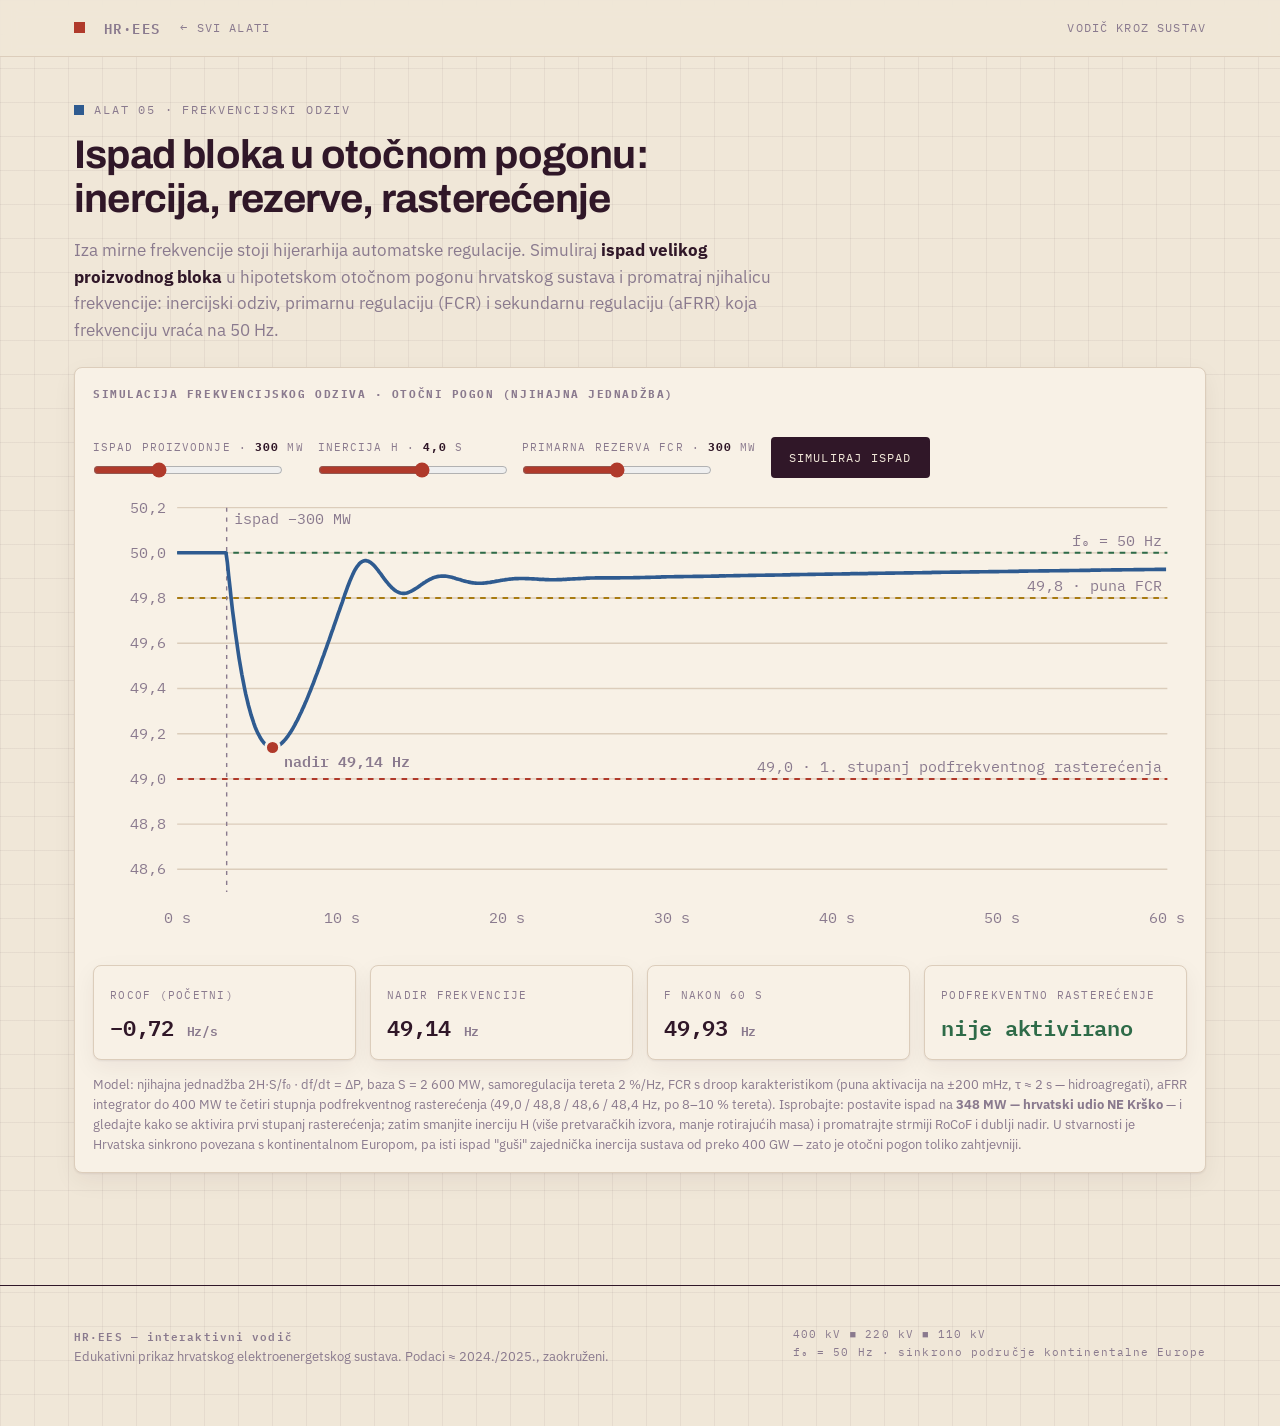
==== alat-frekvencija.html @ 8dab8fca "Initial commit: HR·EES interaktivni vodič Statička stranica (hub + pet alata) o hrvatskom elektroene" ====
<!DOCTYPE html>
<html lang="hr">
<head>
<meta charset="UTF-8">
<meta name="viewport" content="width=device-width, initial-scale=1.0">
<title>Frekvencijski odziv — HR·EES</title>
<meta name="description" content="Simulacija frekvencijskog odziva hrvatskog EES-a u otočnom pogonu: njihajna jednadžba, FCR, aFRR i podfrekventno rasterećenje.">
<link rel="preconnect" href="https://fonts.googleapis.com">
<link rel="preconnect" href="https://fonts.gstatic.com" crossorigin>
<link href="https://fonts.googleapis.com/css2?family=Archivo:wght@500;600;700;800&family=IBM+Plex+Sans:ital,wght@0,400;0,500;0,600;1,400&family=IBM+Plex+Mono:wght@400;500;600&display=swap" rel="stylesheet">
<link rel="stylesheet" href="assets/style.css">
</head>
<body class="tool-page">
<div class="backbar">
  <div class="wrap">
    <a class="logo" href="index.html"><span class="sq" style="width:11px;height:11px;background:var(--kv400);display:inline-block;margin-right:9px"></span>HR·EES</a>
    <a href="index.html#alati">← Svi alati</a>
    <a href="index.html" style="margin-left:auto">Vodič kroz sustav</a>
  </div>
</div>
<section id="frekvencija" style="--acc:var(--kv110)">
  <div class="wrap">
    <div class="eyebrow">Alat 05 · Frekvencijski odziv</div>
    <h2>Ispad bloka u otočnom pogonu: inercija, rezerve, rasterećenje</h2>
    <p class="lead">Iza mirne frekvencije stoji hijerarhija automatske regulacije. Simuliraj <strong>ispad velikog proizvodnog bloka</strong> u hipotetskom otočnom pogonu hrvatskog sustava i promatraj njihalicu frekvencije: inercijski odziv, primarnu regulaciju (FCR) i sekundarnu regulaciju (aFRR) koja frekvenciju vraća na 50 Hz.</p>
<div class="card freq-card">
      <h4>Simulacija frekvencijskog odziva · otočni pogon (njihajna jednadžba)</h4>
      <div class="ctrl-row" style="margin-top:6px">
        <div class="ctrl">
          <label>Ispad proizvodnje · <b id="fLossV">300</b> MW</label>
          <input type="range" id="fLoss" min="100" max="700" step="2" value="300">
        </div>
        <div class="ctrl">
          <label>Inercija H · <b id="fHV">4,0</b> s</label>
          <input type="range" id="fH" min="1.5" max="6" step="0.1" value="4">
        </div>
        <div class="ctrl">
          <label>Primarna rezerva FCR · <b id="fFcrV">300</b> MW</label>
          <input type="range" id="fFcr" min="100" max="500" step="10" value="300">
        </div>
        <div class="ctrl">
          <label style="visibility:hidden">.</label>
          <button class="btn" id="fRun">Simuliraj ispad</button>
        </div>
      </div>
      <svg id="freqChart" viewBox="0 0 780 320" style="margin-top:10px"></svg>
      <div class="stat-row">
        <div class="card stat"><small>RoCoF (početni)</small><b id="fRocof">— <u>Hz/s</u></b></div>
        <div class="card stat"><small>Nadir frekvencije</small><b id="fNadir">— <u>Hz</u></b></div>
        <div class="card stat"><small>f nakon 60 s</small><b id="fEnd">— <u>Hz</u></b></div>
        <div class="card stat"><small>Podfrekventno rasterećenje</small><b id="fUfls">—</b></div>
      </div>
      <p style="font-size:12.5px;color:var(--muted);margin-top:14px">Model: njihajna jednadžba 2H·S/f₀ · df/dt = ΔP, baza S = 2 600 MW, samoregulacija tereta 2 %/Hz, FCR s droop karakteristikom (puna aktivacija na ±200 mHz, τ ≈ 2 s — hidroagregati), aFRR integrator do 400 MW te četiri stupnja podfrekventnog rasterećenja (49,0 / 48,8 / 48,6 / 48,4 Hz, po 8–10 % tereta). Isprobajte: postavite ispad na <b>348 MW — hrvatski udio NE Krško</b> — i gledajte kako se aktivira prvi stupanj rasterećenja; zatim smanjite inerciju H (više pretvaračkih izvora, manje rotirajućih masa) i promatrajte strmiji RoCoF i dublji nadir. U stvarnosti je Hrvatska sinkrono povezana s kontinentalnom Europom, pa isti ispad "guši" zajednička inercija sustava od preko 400 GW — zato je otočni pogon toliko zahtjevniji.</p>
    </div>
  </div>
</section>
<footer>
  <div class="wrap f-in">
    <div>
      <span class="mono" style="font-weight:600">HR·EES — interaktivni vodič</span><br>
      Edukativni prikaz hrvatskog elektroenergetskog sustava. Podaci ≈ 2024./2025., zaokruženi.
    </div>
    <div class="mono">400 kV ■ 220 kV ■ 110 kV<br>f₀ = 50 Hz · sinkrono područje kontinentalne Europe</div>
  </div>
</footer>
<script src="assets/app.js"></script>
</body>
</html>
---- assets/style.css ----
/* ============================================================
   HR·EES — dizajn sustav
   Podloga i tekst su brand-sidra WonderingNeutrona (krem/violet),
   pa se alat slaže s tekstom u koji je ugrađen.
   Boje naponskih razina i tipova elektrana NISU dekoracija — izvedene
   su iz koda na jednopolnim shemama mreže (400 kV crvena, 220 kV
   zelena, 110 kV plava) i zato ostaju; samo su ugođene da drže
   kontrast na krem podlozi umjesto na bijeloj.
   ============================================================ */
:root{
  --paper:#F0E7D8;
  --panel:#F8F1E6;
  --ink:#301728;
  --muted:#8A7A8E;
  --line:#DCCDBB;
  --grid:rgba(48,23,40,.055);
  --kv400:#B03A2B;
  --kv220:#2E6B48;
  --kv110:#2F5B90;
  --amber:#A87B12;
  --c-hidro:#2F5B90;
  --c-hidro-2:#6E93BE;
  --c-termo:#82552F;
  --c-ugljen:#453B36;
  --c-nuk:#6B4A75;
  --c-vjetar:#2C7A70;
  --c-sunce:#A87B12;
  --c-geo:#A33F62;
  --c-ts:#301728;
  --paper-blur:rgba(240,231,216,.9);
  --panel-2:#FCF7EE;
  --btn-hover:#1E0E19;
  --land:#E6DAC7;
  --land-line:#BCAA95;
  --isle-line:#C4B5A2;
  --map-lbl:#5E4A58;
  --warn-bg:#F6EBD3;
  --warn-line:#DFC489;
  --warn-ink:#7A5E10;
  --sem-g-ink:var(--kv220);
  --sem-g-line:#BBD2BE;
  --sem-g-bg:#E9F0E6;
  --sem-r-ink:var(--kv400);
  --sem-r-line:#E0BAB0;
  --sem-r-bg:#F7E7E1;
  --area-op:.3;
  --soon-op:.25;
  --hover-bg:rgba(48,23,40,.06);
  --r:6px;
  --shadow:0 1px 2px rgba(48,23,40,.07), 0 8px 24px rgba(48,23,40,.06);
}

/* ---------- tamna varijanta ----------
   Sidra se zrcale (krem↔violet), a boje naponskih razina i tipova
   elektrana se posvjetljuju: iste boje koje drže kontrast na krem
   podlozi na tamnoj postaju premutne. Vrijedi i za automatski odabir
   po OS-u i za izbor koji roditeljska stranica pošalje (data-theme). */
@media (prefers-color-scheme:dark){
  :root:not([data-theme="light"]){
    --paper:#301728;
    --panel:#3B2033;
    --ink:#F0E7D8;
    --muted:#B3A3B8;
    --line:#4E3346;
    --grid:rgba(240,231,216,.05);
    --kv400:#D4705C;
    --kv220:#6FAF87;
    --kv110:#7BA6D9;
    --amber:#D9AE55;
    --c-hidro:#7BA6D9;
    --c-hidro-2:#9CC0E4;
    --c-termo:#C08B5E;
    --c-ugljen:#9C8D83;
    --c-nuk:#A488B3;
    --c-vjetar:#4FBAA6;
    --c-sunce:#D9AE55;
    --c-geo:#D07B9C;
    --c-ts:#F0E7D8;
    --paper-blur:rgba(48,23,40,.9);
    --panel-2:#472842;
    --btn-hover:#F7F0E4;
    --land:#3E2437;
    --land-line:#5F3D55;
    --isle-line:#573650;
    --map-lbl:#C4B4C6;
    --warn-bg:#3E2E20;
    --warn-line:#6E5626;
    --warn-ink:#E0BF7B;
    --sem-g-line:#3E5C48;
    --sem-g-bg:#25332A;
    --sem-r-line:#6B3B31;
    --sem-r-bg:#3B221E;
    --area-op:.58;
    --soon-op:.4;
    --hover-bg:rgba(240,231,216,.08);
    --shadow:0 1px 2px rgba(0,0,0,.3), 0 8px 24px rgba(0,0,0,.28);
  }
}
:root[data-theme="dark"]{
  --paper:#301728;
  --panel:#3B2033;
  --ink:#F0E7D8;
  --muted:#B3A3B8;
  --line:#4E3346;
  --grid:rgba(240,231,216,.05);
  --kv400:#D4705C;
  --kv220:#6FAF87;
  --kv110:#7BA6D9;
  --amber:#D9AE55;
  --c-hidro:#7BA6D9;
  --c-hidro-2:#9CC0E4;
  --c-termo:#C08B5E;
  --c-ugljen:#9C8D83;
  --c-nuk:#A488B3;
  --c-vjetar:#4FBAA6;
  --c-sunce:#D9AE55;
  --c-geo:#D07B9C;
  --c-ts:#F0E7D8;
  --paper-blur:rgba(48,23,40,.9);
  --panel-2:#472842;
  --btn-hover:#F7F0E4;
  --land:#3E2437;
  --land-line:#5F3D55;
  --isle-line:#573650;
  --map-lbl:#C4B4C6;
  --warn-bg:#3E2E20;
  --warn-line:#6E5626;
  --warn-ink:#E0BF7B;
  --sem-g-line:#3E5C48;
  --sem-g-bg:#25332A;
  --sem-r-line:#6B3B31;
  --sem-r-bg:#3B221E;
  --area-op:.58;
  --soon-op:.4;
  --hover-bg:rgba(240,231,216,.08);
  --shadow:0 1px 2px rgba(0,0,0,.3), 0 8px 24px rgba(0,0,0,.28);
}
*{box-sizing:border-box;margin:0;padding:0}
html{scroll-behavior:smooth;scroll-padding-top:84px}
body{
  font-family:'IBM Plex Sans',system-ui,sans-serif;
  color:var(--ink);
  background:var(--paper);
  background-image:
    linear-gradient(var(--grid) 1px, transparent 1px),
    linear-gradient(90deg, var(--grid) 1px, transparent 1px);
  background-size:34px 34px;
  line-height:1.6;
  font-size:16.5px;
}
::selection{background:var(--kv400);color:var(--paper)}
.wrap{max-width:1180px;margin:0 auto;padding:0 24px}
a{color:inherit}
button{font:inherit;color:inherit;cursor:pointer}
:focus-visible{outline:2px dashed var(--kv400);outline-offset:3px;border-radius:2px}
.mono{font-family:'IBM Plex Mono',monospace}

/* ---------- header ---------- */
header{
  position:sticky;top:0;z-index:60;
  background:var(--paper-blur);
  backdrop-filter:blur(8px);
  border-bottom:1px solid var(--line);
}
.head-in{display:flex;align-items:center;gap:28px;height:64px}
.logo{display:flex;align-items:center;gap:10px;font-family:'IBM Plex Mono',monospace;font-weight:600;font-size:15px;letter-spacing:.06em;text-decoration:none}
.logo .sq{width:12px;height:12px;background:var(--kv400);display:inline-block}
.logo small{color:var(--muted);font-weight:400;font-size:11px;letter-spacing:.12em}
nav{margin-left:auto;display:flex;gap:4px;overflow-x:auto;scrollbar-width:none}
nav::-webkit-scrollbar{display:none}
nav a{
  font-family:'IBM Plex Mono',monospace;font-size:11.5px;letter-spacing:.1em;text-transform:uppercase;
  text-decoration:none;color:var(--muted);padding:8px 12px;border-radius:4px;white-space:nowrap;
}
nav a:hover{color:var(--ink);background:var(--hover-bg)}

/* ---------- hero ---------- */
.hero{padding:76px 0 30px}
.hero h1{
  font-family:'Archivo',sans-serif;font-weight:800;
  font-size:clamp(2.5rem,6.4vw,4.7rem);
  line-height:1.02;letter-spacing:-.025em;max-width:19ch;
}
.hero h1 em{font-style:normal;color:var(--kv400)}
.hero .sub{margin-top:22px;max-width:64ch;font-size:1.12rem;color:var(--muted)}
.hero .sub strong{color:var(--ink);font-weight:600}
.kv-key{display:flex;gap:18px;flex-wrap:wrap;margin-top:26px;font-family:'IBM Plex Mono',monospace;font-size:12px;color:var(--muted)}
.kv-key span{display:flex;align-items:center;gap:8px}
.kv-key i{width:26px;height:3px;display:inline-block}
.flow-svg{width:100%;height:auto;display:block;margin-top:40px}

/* traka sa "stanjem sustava" */
.ticker{
  margin-top:36px;border-top:1px solid var(--ink);border-bottom:1px solid var(--ink);
  padding:12px 0;display:flex;gap:34px;flex-wrap:wrap;align-items:center;
  font-family:'IBM Plex Mono',monospace;font-size:13px;
}
.ticker .live{display:flex;align-items:center;gap:8px;color:var(--kv400);font-weight:600;letter-spacing:.1em;font-size:11px}
.ticker .dot{width:8px;height:8px;border-radius:50%;background:var(--kv400);animation:pulse 1.6s infinite}
.ticker b{font-weight:600}
.ticker small{color:var(--muted);font-size:11px;margin-left:auto}
@keyframes pulse{0%,100%{opacity:1}50%{opacity:.25}}

/* ---------- sekcije ---------- */
section{padding:92px 0 84px;border-top:1px solid var(--line)}
.eyebrow{
  font-family:'IBM Plex Mono',monospace;font-size:11.5px;letter-spacing:.16em;text-transform:uppercase;
  color:var(--muted);display:flex;align-items:center;gap:10px;margin-bottom:14px;
}
.eyebrow::before{content:"";width:10px;height:10px;background:var(--acc,var(--kv400))}
h2{font-family:'Archivo',sans-serif;font-weight:700;font-size:clamp(1.7rem,3.4vw,2.5rem);letter-spacing:-.02em;line-height:1.1;max-width:26ch}
.lead{margin-top:16px;max-width:70ch;color:var(--muted)}
.lead strong{color:var(--ink)}
.card{background:var(--panel);border:1px solid var(--line);border-radius:var(--r);box-shadow:var(--shadow)}

/* ---------- 01 lanac sustava ---------- */
.chain{display:flex;align-items:stretch;gap:0;margin-top:40px;overflow-x:auto;padding-bottom:8px}
.chain .node{
  flex:1 1 0;min-width:148px;background:var(--panel);border:1px solid var(--line);border-radius:var(--r);
  border-top:4px solid var(--nc,var(--ink));padding:14px 14px 12px;text-align:left;transition:transform .15s,box-shadow .15s;
}
.chain .node:hover{transform:translateY(-3px);box-shadow:var(--shadow)}
.chain .node.on{border-color:var(--ink);box-shadow:var(--shadow)}
.chain .node .ic{font-family:'IBM Plex Mono',monospace;font-size:11px;color:var(--muted);letter-spacing:.08em}
.chain .node h3{font-family:'Archivo',sans-serif;font-size:15.5px;font-weight:700;margin-top:6px;line-height:1.25}
.chain .node p{font-size:12.5px;color:var(--muted);margin-top:4px;line-height:1.45}
.chain .lnk{flex:0 0 34px;display:flex;align-items:center;justify-content:center}
.chain .lnk svg{width:34px;height:18px;overflow:visible}
.chain .lnk line{stroke-width:2.5;stroke-dasharray:5 4;animation:flow 1.1s linear infinite}
@keyframes flow{to{stroke-dashoffset:-9}}
.chain-detail{margin-top:22px;padding:24px 26px}
.chain-detail h3{font-family:'Archivo',sans-serif;font-size:1.15rem;display:flex;align-items:center;gap:10px}
.chain-detail h3 i{width:11px;height:11px;display:inline-block}
.chain-detail p{margin-top:10px;color:var(--muted);max-width:90ch}
.chain-detail .facts{display:flex;gap:26px;flex-wrap:wrap;margin-top:16px;font-family:'IBM Plex Mono',monospace;font-size:12.5px}
.chain-detail .facts div b{display:block;font-size:16px;color:var(--ink)}
.chain-detail .facts div{color:var(--muted)}

/* ---------- 02 karta ---------- */
.chips{display:flex;gap:8px;flex-wrap:wrap;margin-top:28px}
.chip{
  font-family:'IBM Plex Mono',monospace;font-size:11.5px;letter-spacing:.05em;
  border:1px solid var(--line);background:var(--panel);border-radius:4px;padding:7px 12px;
  display:flex;align-items:center;gap:8px;color:var(--muted);
}
.chip i{width:9px;height:9px;border-radius:50%;display:inline-block;background:var(--cc,var(--ink))}
.chip.sqi i{border-radius:1px}
.chip.li i{width:18px;height:3px;border-radius:0}
.chip.on{border-color:var(--ink);color:var(--ink);background:var(--panel-2)}
.chip.off{opacity:.42}
.map-grid{display:grid;grid-template-columns:1fr 320px;gap:22px;margin-top:20px;align-items:start}
.map-box{padding:10px;position:relative}
#mapSvg{width:100%;height:auto;display:block}
#mapSvg .land{fill:var(--land);stroke:var(--land-line);stroke-width:1.1}
#mapSvg .isle{fill:var(--land);stroke:var(--isle-line);stroke-width:.8}
#mapSvg .sea-label,#mapSvg .cty{font-family:'IBM Plex Mono',monospace;fill:var(--muted);font-size:11px;letter-spacing:.2em}
#mapSvg .plant{cursor:pointer;transition:opacity .15s}
#mapSvg .plant circle{fill-opacity:.85}
#mapSvg .plant circle.st-off{fill-opacity:0}
#mapSvg .plant circle.st-soon{fill-opacity:var(--soon-op)}
.area{fill-opacity:var(--area-op)}
#mapSvg .plant:hover circle,#mapSvg .plant:hover rect{stroke:var(--ink);stroke-width:2}
#mapSvg .lbl{font-family:'IBM Plex Mono',monospace;font-size:9.5px;fill:var(--map-lbl);pointer-events:none}
#mapSvg .ic-lbl{font-family:'IBM Plex Mono',monospace;font-size:9.5px;fill:var(--kv400)}
.tip{
  position:absolute;pointer-events:none;background:var(--ink);color:var(--paper);font-family:'IBM Plex Mono',monospace;
  font-size:11.5px;padding:6px 9px;border-radius:4px;transform:translate(-50%,-140%);white-space:nowrap;
  opacity:0;transition:opacity .12s;z-index:5;
}
.map-side{position:sticky;top:84px;display:flex;flex-direction:column;gap:14px}
.map-detail{padding:20px}
.map-detail .tag{font-family:'IBM Plex Mono',monospace;font-size:10.5px;letter-spacing:.12em;text-transform:uppercase;display:inline-flex;align-items:center;gap:7px;color:var(--muted)}
.map-detail .tag i{width:9px;height:9px;border-radius:50%;background:var(--tc,var(--ink))}
.map-detail .tag.owner{margin-left:10px;padding:1px 6px;border:1px solid var(--line);border-radius:3px;color:var(--ink);font-size:9.5px}
.map-detail h3{font-family:'Archivo',sans-serif;font-size:1.25rem;margin-top:8px;line-height:1.2}
.map-detail .mw{font-family:'IBM Plex Mono',monospace;font-size:14px;margin-top:4px;color:var(--kv400);font-weight:600}
.map-detail p{font-size:13.5px;color:var(--muted);margin-top:10px}
.map-stats{padding:18px 20px}
.map-stats h4{font-family:'IBM Plex Mono',monospace;font-size:11px;letter-spacing:.14em;text-transform:uppercase;color:var(--muted)}
.map-stats ul{list-style:none;margin-top:10px}
.map-stats li{display:flex;justify-content:space-between;gap:12px;font-size:13px;padding:5px 0;border-bottom:1px dashed var(--line)}
.map-stats li:last-child{border:none}
.map-stats li b{font-family:'IBM Plex Mono',monospace;font-weight:600;white-space:nowrap}
.foot-note{font-size:12px;color:var(--muted);margin-top:14px;font-family:'IBM Plex Mono',monospace}

/* ---------- 03 opterećenje ---------- */
.ctrl-row{display:flex;gap:14px;flex-wrap:wrap;margin-top:30px;align-items:flex-end}
.ctrl{display:flex;flex-direction:column;gap:6px}
.ctrl label{font-family:'IBM Plex Mono',monospace;font-size:11px;letter-spacing:.1em;text-transform:uppercase;color:var(--muted)}
.ctrl label b{color:var(--ink)}
.seg{display:flex;border:1px solid var(--line);border-radius:4px;overflow:hidden;background:var(--panel)}
.seg button{padding:8px 14px;font-family:'IBM Plex Mono',monospace;font-size:12px;background:transparent;border:none;color:var(--muted)}
.seg button.on{background:var(--ink);color:var(--paper)}
input[type=range]{accent-color:var(--kv400);width:190px}
.chart-card{margin-top:20px;padding:18px 18px 12px}
.chart-card svg{width:100%;height:auto;display:block}
.ax{font-family:'IBM Plex Mono',monospace;font-size:10.5px;fill:var(--muted)}
.legend{display:flex;gap:22px;flex-wrap:wrap;margin-top:8px;font-family:'IBM Plex Mono',monospace;font-size:11.5px;color:var(--muted)}
.legend span{display:flex;align-items:center;gap:8px}
.legend i{width:20px;height:3px;display:inline-block}
.stat-row{display:grid;grid-template-columns:repeat(auto-fit,minmax(150px,1fr));gap:14px;margin-top:20px}
.stat{padding:14px 16px}
.stat small{font-family:'IBM Plex Mono',monospace;font-size:10.5px;letter-spacing:.12em;text-transform:uppercase;color:var(--muted)}
.stat b{display:block;font-family:'IBM Plex Mono',monospace;font-size:22px;font-weight:600;margin-top:4px}
.stat b u{text-decoration:none;font-size:13px;color:var(--muted)}
.note-grid{display:grid;grid-template-columns:repeat(auto-fit,minmax(280px,1fr));gap:16px;margin-top:34px}
.note{padding:20px 22px}
.note h4{font-family:'Archivo',sans-serif;font-size:1.02rem;display:flex;gap:9px;align-items:baseline}
.note h4 span{font-family:'IBM Plex Mono',monospace;color:var(--kv400);font-size:.85rem}
.note p{font-size:13.5px;color:var(--muted);margin-top:8px}

/* ---------- 04 tehnologije ---------- */
.tech-grid{display:grid;grid-template-columns:repeat(auto-fit,minmax(330px,1fr));gap:16px;margin-top:36px}
.tech{overflow:hidden}
.tech-head{width:100%;background:transparent;border:none;text-align:left;padding:18px 20px;display:flex;align-items:center;gap:14px}
.tech-head .sw{width:12px;height:12px;flex:0 0 12px;border-radius:2px}
.tech-head h3{font-family:'Archivo',sans-serif;font-size:1.05rem;font-weight:700;flex:1}
.tech-head .role{font-family:'IBM Plex Mono',monospace;font-size:10px;letter-spacing:.08em;text-transform:uppercase;border:1px solid var(--line);border-radius:3px;padding:3px 7px;color:var(--muted);white-space:nowrap}
.tech-head .pm{font-family:'IBM Plex Mono',monospace;font-size:18px;color:var(--muted)}
.tech-body{display:none;padding:0 20px 20px;border-top:1px dashed var(--line)}
.tech.open .tech-body{display:block}
.tech-body .meta{display:flex;gap:22px;flex-wrap:wrap;font-family:'IBM Plex Mono',monospace;font-size:11.5px;color:var(--muted);padding:12px 0}
.tech-body .meta b{color:var(--ink)}
.tech-body p{font-size:13.5px;color:var(--muted)}
.pn{display:grid;grid-template-columns:1fr 1fr;gap:16px;margin-top:14px}
.pn h5{font-family:'IBM Plex Mono',monospace;font-size:10.5px;letter-spacing:.12em;text-transform:uppercase}
.pn .p h5{color:var(--kv220)}
.pn .n h5{color:var(--kv400)}
.pn ul{list-style:none;margin-top:8px}
.pn li{font-size:12.8px;color:var(--muted);padding:4px 0 4px 14px;position:relative;line-height:1.4}
.pn .p li::before{content:"+";position:absolute;left:0;color:var(--kv220);font-family:'IBM Plex Mono',monospace}
.pn .n li::before{content:"−";position:absolute;left:0;color:var(--kv400);font-family:'IBM Plex Mono',monospace}
.tech-body .hr-ctx{margin-top:14px;font-size:12.5px;border-left:3px solid var(--acc-t,var(--ink));padding:6px 0 6px 12px;color:var(--ink)}

/* ---------- 05 simulator ---------- */
.sim-grid{display:grid;grid-template-columns:300px 1fr;gap:22px;margin-top:34px;align-items:start}
.sim-ctrl{padding:20px;display:flex;flex-direction:column;gap:18px;position:sticky;top:84px}
.sim-ctrl .ctrl input[type=range]{width:100%}
.sim-out{display:flex;flex-direction:column;gap:16px}
.big-reads{display:grid;grid-template-columns:repeat(auto-fit,minmax(140px,1fr));gap:14px}
.dispatch-bar{padding:18px}
.dispatch-bar h4,.supply-card h4,.freq-card h4{font-family:'IBM Plex Mono',monospace;font-size:11px;letter-spacing:.14em;text-transform:uppercase;color:var(--muted);margin-bottom:10px}
.dbar{display:flex;height:46px;border-radius:4px;overflow:hidden;border:1px solid var(--line)}
.dbar div{height:100%;min-width:0;transition:width .25s}
.dleg{display:flex;flex-wrap:wrap;gap:14px;margin-top:12px;font-family:'IBM Plex Mono',monospace;font-size:11.5px;color:var(--muted)}
.dleg span{display:flex;align-items:center;gap:7px}
.dleg i{width:10px;height:10px;border-radius:2px}
.supply-card{padding:18px}
.msgs{padding:16px 20px;font-size:13.5px}
.msgs ul{list-style:none}
.msgs li{padding:6px 0 6px 18px;position:relative;color:var(--muted)}
.msgs li::before{content:"▸";position:absolute;left:0;color:var(--kv400);font-size:11px;top:9px}
.msgs li b{color:var(--ink)}

/* ---------- 06 analitika ---------- */
.freq-card{padding:18px;margin-top:24px}
.btn{
  font-family:'IBM Plex Mono',monospace;font-size:12px;letter-spacing:.1em;text-transform:uppercase;
  background:var(--ink);color:var(--paper);border:none;border-radius:4px;padding:11px 18px;
}
.btn:hover{background:var(--btn-hover)}
.ana-grid{display:grid;grid-template-columns:repeat(auto-fit,minmax(300px,1fr));gap:16px;margin-top:26px}
.ana{padding:22px}
.ana h3{font-family:'Archivo',sans-serif;font-size:1.08rem}
.ana p{font-size:13.5px;color:var(--muted);margin-top:8px}
.ana table{width:100%;border-collapse:collapse;margin-top:12px;font-size:12.5px}
.ana th{font-family:'IBM Plex Mono',monospace;font-size:10.5px;letter-spacing:.08em;text-transform:uppercase;text-align:left;color:var(--muted);padding:6px 8px 6px 0;border-bottom:1px solid var(--line)}
.ana td{padding:7px 8px 7px 0;border-bottom:1px dashed var(--line);color:var(--muted);vertical-align:top}
.ana td:first-child{font-family:'IBM Plex Mono',monospace;color:var(--ink);font-weight:600;white-space:nowrap}
.warn{background:var(--warn-bg);border:1px solid var(--warn-line);border-radius:var(--r);padding:14px 18px;font-size:13px;color:var(--warn-ink);margin-top:18px}
.warn b{font-family:'IBM Plex Mono',monospace}

/* ---------- footer ---------- */
footer{border-top:1px solid var(--ink);padding:40px 0 60px;margin-top:40px}
footer .f-in{display:flex;gap:30px;flex-wrap:wrap;justify-content:space-between;font-size:12.5px;color:var(--muted)}
footer .mono{font-size:11px;letter-spacing:.1em}

/* ---------- responzivno & pristupačnost ---------- */
@media (max-width:960px){
  .map-grid,.sim-grid{grid-template-columns:1fr}
  .map-side,.sim-ctrl{position:static}
  .pn{grid-template-columns:1fr}
}
@media (prefers-reduced-motion:reduce){
  *,*::before,*::after{animation:none!important;transition:none!important}
  html{scroll-behavior:auto}
}

/* ============================================================
   Dodaci: hub + samostalni alati
   ============================================================ */
/* traka za povratak na alatnim stranicama */
.backbar{border-bottom:1px solid var(--line);background:var(--paper-blur);backdrop-filter:blur(8px);position:sticky;top:0;z-index:60}
.backbar .wrap{display:flex;align-items:center;gap:20px;height:56px}
.backbar a{font-family:'IBM Plex Mono',monospace;font-size:11.5px;letter-spacing:.1em;text-transform:uppercase;text-decoration:none;color:var(--muted)}
.backbar a:hover{color:var(--ink)}
.backbar .logo{font-size:14px}
.tool-page section{border-top:none;padding:44px 0 72px}

/* hub: mreža alata */
.tools-grid{display:grid;grid-template-columns:repeat(auto-fit,minmax(300px,1fr));gap:16px;margin-top:36px}
a.tool-card{display:block;text-decoration:none;padding:24px 24px 20px;transition:transform .15s,box-shadow .15s;border-top:4px solid var(--tc,var(--ink))}
a.tool-card:hover{transform:translateY(-3px);box-shadow:0 2px 4px rgba(48,23,40,.09),0 14px 34px rgba(48,23,40,.11)}
a.tool-card .eyebrow{margin-bottom:8px}
a.tool-card h3{font-family:'Archivo',sans-serif;font-size:1.28rem;font-weight:700;letter-spacing:-.01em;line-height:1.15}
a.tool-card p{font-size:13.5px;color:var(--muted);margin-top:8px;min-height:3.6em}
a.tool-card .go{display:inline-block;margin-top:14px;font-family:'IBM Plex Mono',monospace;font-size:12px;letter-spacing:.08em;color:var(--kv400);font-weight:600}

/* karta: zoom i tokovi */
.zoom-btns{position:absolute;top:16px;right:16px;display:flex;flex-direction:column;gap:6px;z-index:4}
.zoom-btns button{width:36px;height:36px;border:1px solid var(--line);background:var(--panel);border-radius:4px;font-family:'IBM Plex Mono',monospace;font-size:17px;line-height:1;box-shadow:var(--shadow)}
.zoom-btns button:hover{border-color:var(--ink)}
#mapSvg{cursor:grab;touch-action:none}
#mapSvg:active{cursor:grabbing}
#mapSvg.flow #gVod path{stroke-dasharray:9 7 !important;animation:flowline .9s linear infinite}
@keyframes flowline{to{stroke-dashoffset:-16}}

/* scenarij-laboratorij */
.scn-grid{display:grid;grid-template-columns:repeat(auto-fit,minmax(320px,1fr));gap:16px;margin-top:34px}
.scn{padding:22px 22px 18px;display:flex;flex-direction:column}
.scn h3{font-family:'Archivo',sans-serif;font-size:1.12rem;line-height:1.2;padding-right:30px}
.scn>p{font-size:13px;color:var(--muted);margin-top:8px}
.scn .nums{display:grid;grid-template-columns:1fr 1fr;gap:8px 16px;margin-top:14px;font-family:'IBM Plex Mono',monospace;font-size:12px;color:var(--muted)}
.scn .nums b{color:var(--ink);font-weight:600}
.scn .sem{display:flex;gap:8px;flex-wrap:wrap;margin-top:14px}
.sem span{font-family:'IBM Plex Mono',monospace;font-size:10px;letter-spacing:.08em;text-transform:uppercase;border-radius:3px;padding:4px 8px;border:1px solid}
.sem .g{color:var(--sem-g-ink);border-color:var(--sem-g-line);background:var(--sem-g-bg)}
.sem .y{color:var(--warn-ink);border-color:var(--warn-line);background:var(--warn-bg)}
.sem .r{color:var(--sem-r-ink);border-color:var(--sem-r-line);background:var(--sem-r-bg)}
.scn ul.chainlist{list-style:none;margin-top:14px;border-top:1px dashed var(--line);padding-top:12px}
.scn ul.chainlist li{font-size:12.8px;color:var(--muted);padding:4px 0 4px 16px;position:relative;line-height:1.45}
.scn ul.chainlist li::before{content:"→";position:absolute;left:0;color:var(--kv400);font-family:'IBM Plex Mono',monospace;font-size:11px}
.scn label.cmp{margin-top:auto;padding-top:14px;font-family:'IBM Plex Mono',monospace;font-size:11.5px;color:var(--muted);display:flex;gap:8px;align-items:center;cursor:pointer}
.scn label.cmp input{accent-color:var(--kv400)}
.cmp-wrap{margin-top:26px;padding:20px 22px;overflow-x:auto}
.cmp-wrap h4{font-family:'IBM Plex Mono',monospace;font-size:11px;letter-spacing:.14em;text-transform:uppercase;color:var(--muted);margin-bottom:10px}
.cmp-wrap table{width:100%;border-collapse:collapse;font-size:12.8px;min-width:560px}
.cmp-wrap th{font-family:'IBM Plex Mono',monospace;font-size:10.5px;letter-spacing:.08em;text-transform:uppercase;text-align:left;color:var(--muted);padding:6px 14px 6px 0;border-bottom:1px solid var(--line)}
.cmp-wrap td{padding:7px 14px 7px 0;border-bottom:1px dashed var(--line);color:var(--muted);font-family:'IBM Plex Mono',monospace}
.cmp-wrap td:first-child{color:var(--ink);font-weight:600;font-family:'IBM Plex Sans',sans-serif}
.cmp-wrap .empty{color:var(--muted);font-size:12.5px;font-family:'IBM Plex Mono',monospace}

/* embed način (?embed=1 u iframeu) */
.embed header,.embed footer,.embed .backbar{display:none!important}
.embed section{padding:18px 0 26px}
.embed body{background-image:none}

/* ============================================================
   Dorade dizajna v2 (svijetla tema)
   ============================================================ */
:root{--r:8px}
h2{text-wrap:balance}
.lead{text-wrap:pretty}
.card{border-radius:var(--r)}
.chip,.btn,.seg button{transition:background .12s,color .12s,border-color .12s}
a.tool-card .go{transition:transform .15s}
a.tool-card:hover .go{transform:translateX(5px)}
.chain .node{border-radius:var(--r)}
.stat b{letter-spacing:-.01em}
.ax{font-size:11px}
.warn{border-radius:var(--r)}
.tech-head:hover h3{color:var(--kv400)}
.map-detail h3{text-wrap:balance}
footer .f-in{align-items:flex-start}
@media (max-width:640px){
  .hero{padding:52px 0 22px}
  .ticker{gap:18px}
  section{padding:64px 0 56px}
  input[type=range]{width:100%}
  .ctrl{flex:1 1 160px}
}

/* trokut snaga (jalova energija) */
.pf-widget{margin-top:14px;border-top:1px dashed var(--line);padding-top:14px}
.pf-widget label{font-family:'IBM Plex Mono',monospace;font-size:11px;letter-spacing:.1em;text-transform:uppercase;color:var(--muted);display:block;margin-bottom:6px}
.pf-widget label b{color:var(--ink)}
.pf-widget input[type=range]{width:100%;accent-color:var(--kv400)}
.pf-widget svg{width:100%;height:auto;display:block;margin-top:8px}
.pf-out{font-family:'IBM Plex Mono',monospace;font-size:11.5px;color:var(--muted);margin-top:6px;line-height:1.7}
.pf-out b{color:var(--ink)}

/* vlastiti scenarij */
#customScn .nums{border-top:1px dashed var(--line);padding-top:14px}
#customScn h3{color:var(--kv400)}

/* ---- Pohrana: zaseban blok ispod lanca (nije karika u nizu) ---- */
.storage-wrap{margin-top:18px}
.storage-card{border-left:3px solid var(--nc)}
.storage-card h3{display:flex;align-items:center;gap:9px;margin-bottom:2px}
.storage-card h3 i{width:10px;height:10px;border-radius:2px;flex:0 0 auto}
.storage-card .storage-sub{color:var(--muted);font-size:.9rem;margin-bottom:10px}
.storage-card .facts{display:flex;flex-wrap:wrap;gap:10px 22px;margin-top:12px}
.storage-card .facts span{display:flex;flex-direction:column;font-size:.82rem;color:var(--muted)}
.storage-card .facts b{font-family:"IBM Plex Mono",monospace;font-size:1.02rem;color:var(--ink)}

/* ---- Granice županija (Natural Earth) ---- */
.counties{pointer-events:none}
.county{fill:none;stroke:var(--ink);stroke-width:.5;stroke-opacity:.18}
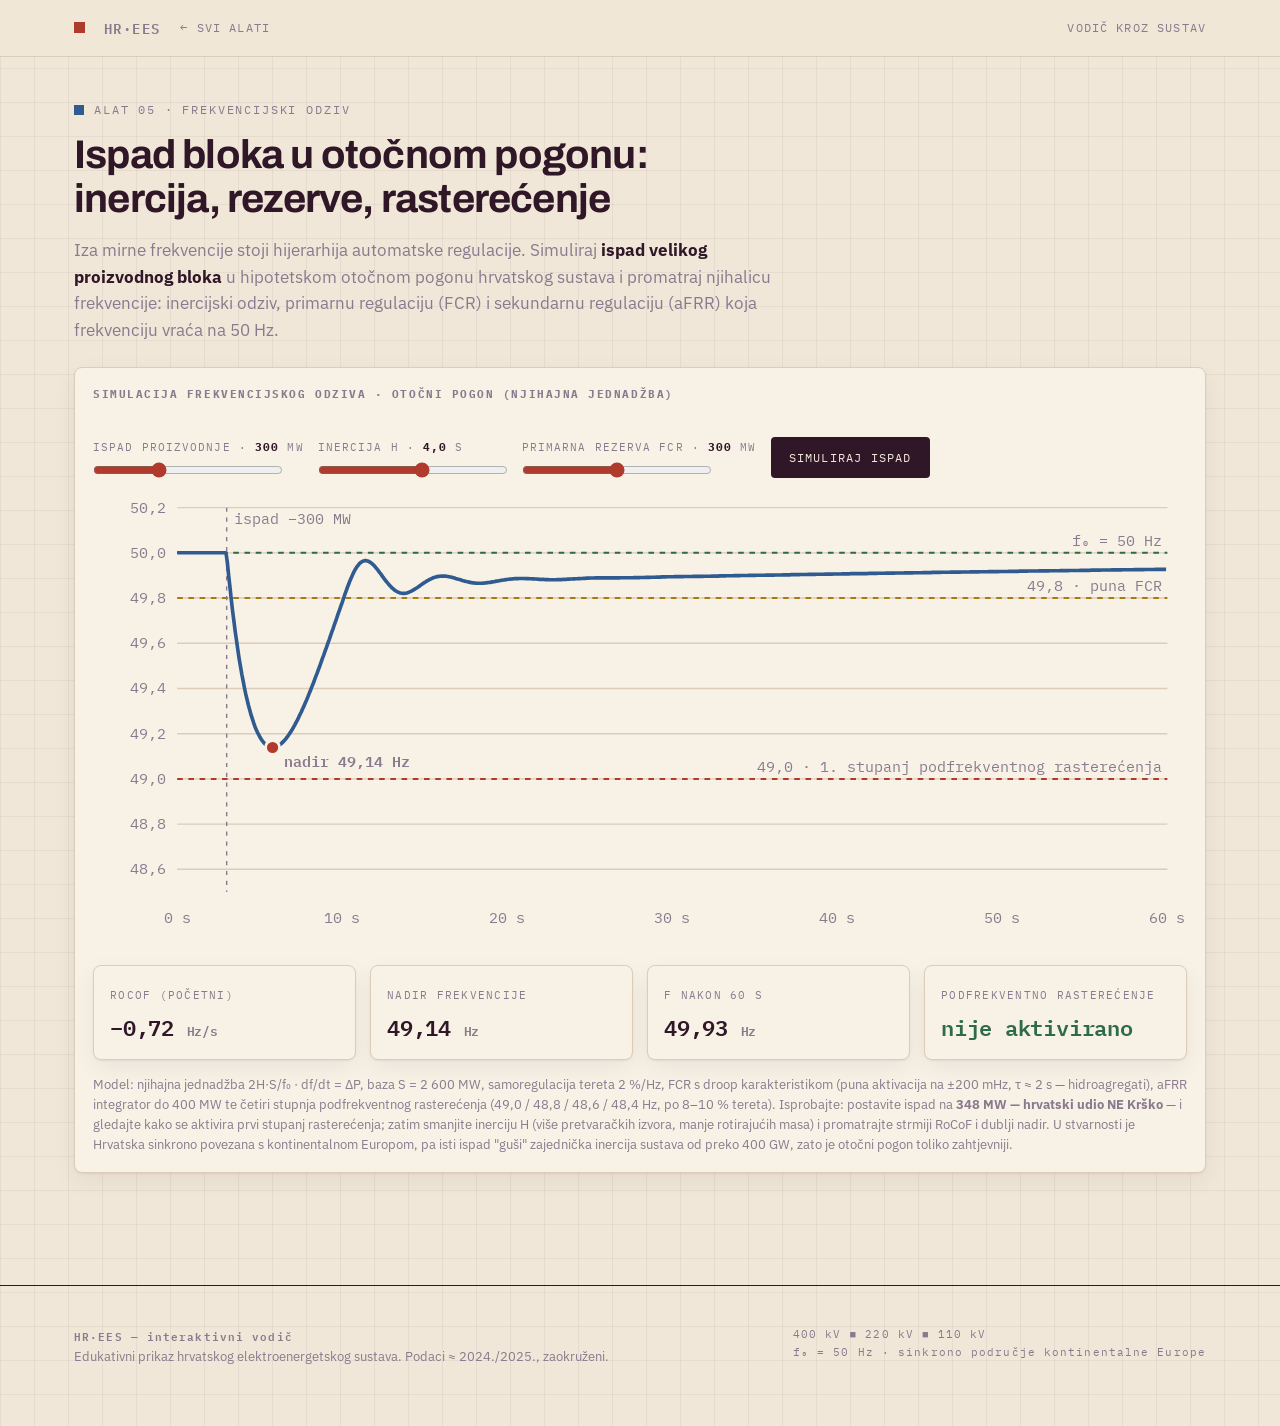
==== commit 024b7e48: "Crtica prestaje biti univerzalni interpunkcijski znak Em-dash se u tekstu koji čitatelj vidi pojavlj" ====
--- a/alat-frekvencija.html
+++ b/alat-frekvencija.html
@@ -50,7 +50,7 @@
         <div class="card stat"><small>f nakon 60 s</small><b id="fEnd">— <u>Hz</u></b></div>
         <div class="card stat"><small>Podfrekventno rasterećenje</small><b id="fUfls">—</b></div>
       </div>
-      <p style="font-size:12.5px;color:var(--muted);margin-top:14px">Model: njihajna jednadžba 2H·S/f₀ · df/dt = ΔP, baza S = 2 600 MW, samoregulacija tereta 2 %/Hz, FCR s droop karakteristikom (puna aktivacija na ±200 mHz, τ ≈ 2 s — hidroagregati), aFRR integrator do 400 MW te četiri stupnja podfrekventnog rasterećenja (49,0 / 48,8 / 48,6 / 48,4 Hz, po 8–10 % tereta). Isprobajte: postavite ispad na <b>348 MW — hrvatski udio NE Krško</b> — i gledajte kako se aktivira prvi stupanj rasterećenja; zatim smanjite inerciju H (više pretvaračkih izvora, manje rotirajućih masa) i promatrajte strmiji RoCoF i dublji nadir. U stvarnosti je Hrvatska sinkrono povezana s kontinentalnom Europom, pa isti ispad "guši" zajednička inercija sustava od preko 400 GW — zato je otočni pogon toliko zahtjevniji.</p>
+      <p style="font-size:12.5px;color:var(--muted);margin-top:14px">Model: njihajna jednadžba 2H·S/f₀ · df/dt = ΔP, baza S = 2 600 MW, samoregulacija tereta 2 %/Hz, FCR s droop karakteristikom (puna aktivacija na ±200 mHz, τ ≈ 2 s — hidroagregati), aFRR integrator do 400 MW te četiri stupnja podfrekventnog rasterećenja (49,0 / 48,8 / 48,6 / 48,4 Hz, po 8–10 % tereta). Isprobajte: postavite ispad na <b>348 MW — hrvatski udio NE Krško</b> — i gledajte kako se aktivira prvi stupanj rasterećenja; zatim smanjite inerciju H (više pretvaračkih izvora, manje rotirajućih masa) i promatrajte strmiji RoCoF i dublji nadir. U stvarnosti je Hrvatska sinkrono povezana s kontinentalnom Europom, pa isti ispad "guši" zajednička inercija sustava od preko 400 GW, zato je otočni pogon toliko zahtjevniji.</p>
     </div>
   </div>
 </section>
--- a/assets/style.css
+++ b/assets/style.css
@@ -176,7 +176,9 @@
 nav a:hover{color:var(--ink);background:var(--hover-bg)}
 
 /* ---------- hero ---------- */
-.hero{padding:76px 0 30px}
+/* Bočni razmak mora se ponoviti: .hero dolazi poslije .wrap, pa bi
+   kratica s nulom ugasila .wrap-ov padding i tekst bi legao na rub. */
+.hero{padding:76px 24px 30px}
 .hero h1{
   font-family:'Archivo',sans-serif;font-weight:800;
   font-size:clamp(2.5rem,6.4vw,4.7rem);
@@ -464,11 +466,22 @@
 .map-detail h3{text-wrap:balance}
 footer .f-in{align-items:flex-start}
 @media (max-width:640px){
-  .hero{padding:52px 0 22px}
+  .hero{padding:52px 24px 22px}
   .ticker{gap:18px}
   section{padding:64px 0 56px}
   input[type=range]{width:100%}
   .ctrl{flex:1 1 160px}
+  /* Naslov + značka uloge + "+" ne stanu u jedan red na telefonu, a značka
+     je nowrap pa je gurala izvan zaslona. Prelama se ispod naslova; "+"
+     ostaje u prvom redu jer je to ono što se pritišće. */
+  .tech-head{flex-wrap:wrap}
+  .tech-head h3{flex:1 1 100%;order:1}
+  .tech-head .sw{order:0}
+  .tech-head .pm{order:0;margin-left:auto}
+  .tech-head .role{order:2}
+  /* "400 / 220 / 110 kV" uz logo lomio se u četiri retka i razvlačio traku.
+     Ista legenda stoji u podnožju, pa se na telefonu ovdje izostavlja. */
+  .logo small{display:none}
 }
 
 /* trokut snaga (jalova energija) */
